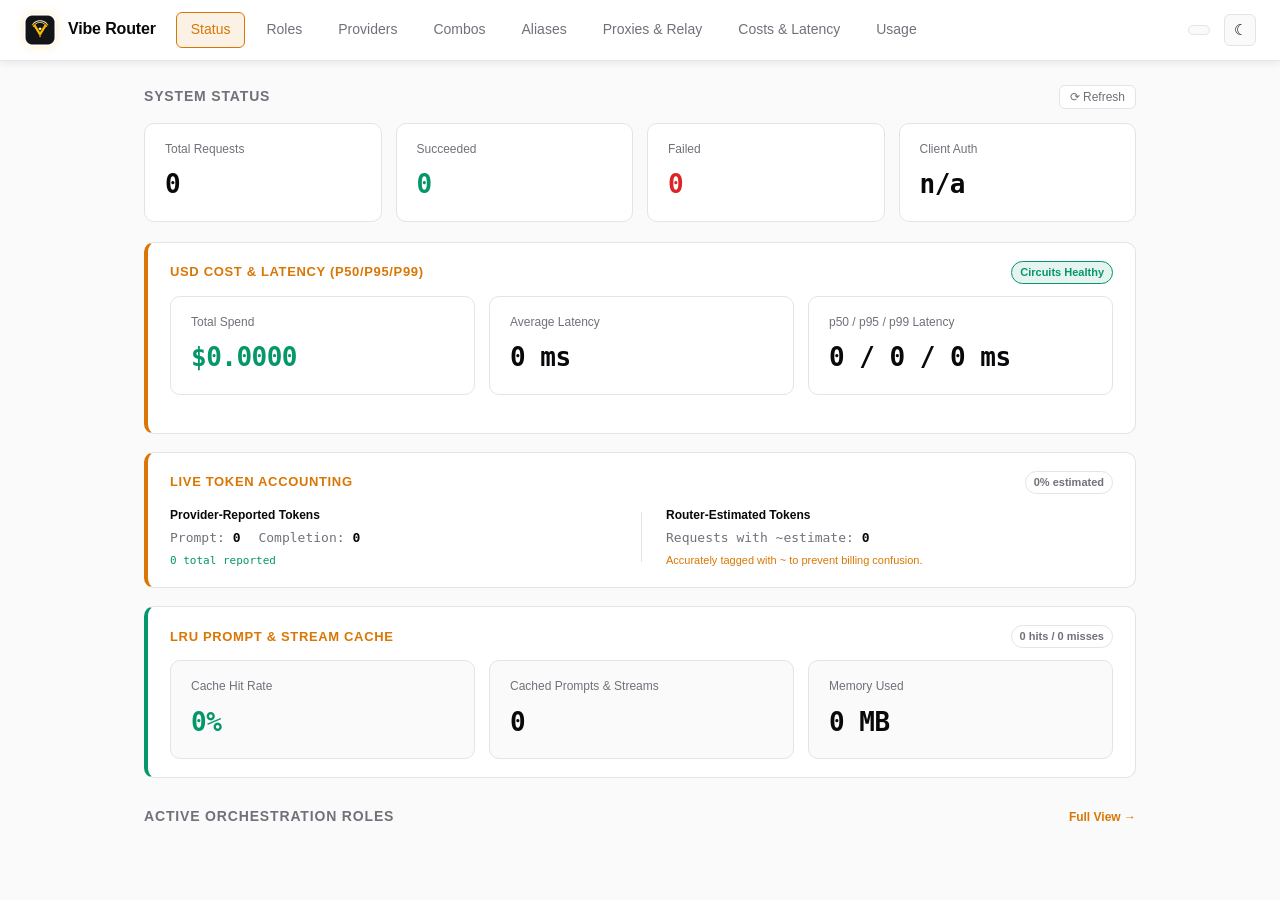
==== crates/vibe-router-ui/assets/index.html @ 24e0ecdf "refactor: rename all 11 workspace crates to vibe-router-*, unify MCP tools, and update telemetry hea" ====
<!DOCTYPE html>
<html lang="en" data-theme="dark">
<head>
  <meta charset="utf-8">
  <meta name="viewport" content="width=device-width, initial-scale=1">
  <title>Vibe Router</title>
  <link rel="icon" type="image/png" href="logo.png">
  <link rel="stylesheet" href="app.css">
</head>
<body>
<header>
  <div class="brand">
    <img src="logo.png" alt="Vibe Router Logo" class="logo">
    <h1>Vibe Router</h1>
  </div>
  <nav>
    <button class="tab active" data-page="status">Status</button>
    <button class="tab" data-page="assignment">Roles</button>
    <button class="tab" data-page="providers">Providers</button>
    <button class="tab" data-page="combos">Combos</button>
    <button class="tab" data-page="aliases">Aliases</button>
    <button class="tab" data-page="proxies">Proxies & Relay</button>
    <button class="tab" data-page="costs">Costs & Latency</button>
    <button class="tab" data-page="usage">Usage</button>
  </nav>
  <div class="header-right">
    <span id="endpoint" class="mono header-endpoint"></span>
    <button id="theme-toggle" class="btn-theme" title="Toggle Light / Dark mode" aria-label="Toggle theme">
      <span class="theme-icon">☼</span>
    </button>
  </div>
</header>

<main>
  <!-- STATUS PAGE -->
  <section id="page-status" class="page">
    <div class="section-head">
      <h2>System Status</h2>
      <button class="btn-refresh" id="btn-refresh-status" title="Refresh metrics">⟳ Refresh</button>
    </div>
    <div class="cards">
      <div class="card">
        <span class="label">Total Requests</span>
        <span id="stat-requests" class="value">0</span>
      </div>
      <div class="card">
        <span class="label">Succeeded</span>
        <span id="stat-ok" class="value ok">0</span>
      </div>
      <div class="card">
        <span class="label">Failed</span>
        <span id="stat-fail" class="value err">0</span>
      </div>
      <div class="card">
        <span class="label">Client Auth</span>
        <span id="stat-auth" class="value">n/a</span>
      </div>
    </div>

    <!-- USD Cost & Latency Card (p50/p95/p99) + Circuit Breakers -->
    <div class="token-counter-card cost-card">
      <div class="token-counter-header">
        <span class="label-accent">USD Cost & Latency (p50/p95/p99)</span>
        <span class="badge ok" id="circuit-summary-badge">Circuits Healthy</span>
      </div>
      <div class="cards">
        <div class="card">
          <span class="label">Total Spend</span>
          <span id="stat-total-spend" class="value ok">$0.0000</span>
        </div>
        <div class="card">
          <span class="label">Average Latency</span>
          <span id="stat-avg-latency" class="value">0 ms</span>
        </div>
        <div class="card">
          <span class="label">p50 / p95 / p99 Latency</span>
          <span id="stat-percentiles" class="value font-sm">0 / 0 / 0 ms</span>
        </div>
      </div>
    </div>

    <!-- Live Token Counter Card separating reported vs estimated -->
    <div class="token-counter-card">
      <div class="token-counter-header">
        <span class="label-accent">Live Token Accounting</span>
        <span class="badge" id="token-ratio-badge">0% estimated</span>
      </div>
      <div class="token-grid">
        <div class="token-col">
          <span class="token-label">Provider-Reported Tokens</span>
          <div class="token-stat">
            <span class="token-sub">Prompt: <b id="stat-tokens-prompt">0</b></span>
            <span class="token-sub">Completion: <b id="stat-tokens-completion">0</b></span>
          </div>
          <span class="token-total" id="stat-tokens-reported-total">0 total reported</span>
        </div>
        <div class="token-divider"></div>
        <div class="token-col estimated-col">
          <span class="token-label">Router-Estimated Tokens</span>
          <div class="token-stat">
            <span class="token-sub">Requests with ~estimate: <b id="stat-estimated-rows">0</b></span>
          </div>
          <span class="token-hint" id="stat-estimated-hint">Accurately tagged with ~ to prevent billing confusion.</span>
        </div>
      </div>
    </div>

    <!-- LRU Prompt Cache metrics -->
    <div class="token-counter-card cache-card">
      <div class="token-counter-header">
        <span class="label-accent">LRU Prompt & Stream Cache</span>
        <span class="badge" id="cache-badge">0 hits / 0 misses</span>
      </div>
      <div class="cards">
        <div class="card">
          <span class="label">Cache Hit Rate</span>
          <span id="stat-cache-rate" class="value ok">0%</span>
        </div>
        <div class="card">
          <span class="label">Cached Prompts & Streams</span>
          <span id="stat-cache-count" class="value">0</span>
        </div>
        <div class="card">
          <span class="label">Memory Used</span>
          <span id="stat-cache-mem" class="value">0 MB</span>
        </div>
      </div>
    </div>

    <!-- Live Roles Assignment Banner Preview -->
    <div class="section-head" style="margin-top: 28px;">
      <h2>Active Orchestration Roles</h2>
      <a href="#assignment" class="tab-link" data-page="assignment">Full View →</a>
    </div>
    <div id="roles-preview-grid" class="roles-grid mini-roles"></div>
  </section>

  <!-- ROLES / ASSIGNMENT PAGE -->
  <section id="page-assignment" class="page" hidden>
    <div class="section-head">
      <h2>Vibe Assembly Role Assignments</h2>
      <div class="head-actions">
        <span id="assignment-refreshed" class="mono muted font-xs"></span>
        <span id="assignment-offline-badge" class="badge">Online Active</span>
      </div>
    </div>
    <p class="section-desc">
      Live allocation served on <code>GET /v1/assignment</code>. Matches orchestration tickets to ready models with health-aware failover.
    </p>

    <div class="roles-grid" id="roles-full-grid"></div>
  </section>

  <!-- PROVIDERS PAGE -->
  <section id="page-providers" class="page" hidden>
    <div class="section-head">
      <h2>Configured Providers</h2>
      <span class="badge" id="providers-count">0 providers</span>
    </div>
    <table>
      <thead>
        <tr>
          <th>Provider ID</th>
          <th>Base URL</th>
          <th>Models</th>
          <th>Origin</th>
          <th class="health">Health & Circuit</th>
        </tr>
      </thead>
      <tbody id="provider-rows"></tbody>
    </table>
    <p id="provider-note" class="muted" hidden>
      No providers configured. Define providers in <code>vibe-router.toml</code> or add them via <code>POST /api/providers</code>.
    </p>
  </section>

  <!-- COMBOS PAGE -->
  <section id="page-combos" class="page" hidden>
    <div class="section-head">
      <h2>Fallback Combos</h2>
      <span class="badge" id="combos-count">0 combos</span>
    </div>
    <div id="combo-list"></div>

    <!-- Quick Combo Editor & Tester -->
    <div class="editor-grid">
      <details id="combo-editor" class="editor-box" open>
        <summary><b>+ Create / Update Combo</b></summary>
        <div class="form-body">
          <label>Combo Name
            <input id="combo-name" placeholder="e.g. fast-coder or VIBE_ROUTER_Sonnet">
          </label>
          <label>Description (optional)
            <input id="combo-desc" placeholder="Primary model then cheap fallback">
          </label>
          <label>Fallback Chain (comma-separated <code>provider/model</code>)
            <input id="combo-models" type="text" list="model-list" placeholder="groq/llama-3.3-70b-versatile, ollama/llama3.2">
          </label>
          <datalist id="model-list"></datalist>
          <button id="combo-save" class="btn-primary">Save Combo</button>
          <span id="combo-message" class="msg-inline"></span>
        </div>
      </details>

      <!-- Interactive Playground Tester -->
      <div class="tester-box">
        <h3>Interactive Model / Combo Tester</h3>
        <label>Target Model, Combo, or Alias
          <input id="test-model" placeholder="gpt-4o, fast-cheap, or groq/llama-3.3-70b-versatile">
        </label>
        <label>Prompt
          <input id="test-prompt" value="Say 'Vibe Router active' in 5 words.">
        </label>
        <div class="tester-actions">
          <button id="btn-run-test" class="btn-primary">Test Request</button>
          <span id="test-status" class="mono muted font-xs"></span>
        </div>
        <div id="test-output-box" class="test-output mono" hidden></div>
      </div>
    </div>
  </section>

  <!-- VIRTUAL ALIASES PAGE -->
  <section id="page-aliases" class="page" hidden>
    <div class="section-head">
      <h2>Virtual Model Aliases</h2>
      <span class="badge" id="aliases-count">0 aliases</span>
    </div>
    <p class="section-desc">
      Transparently map any client model name (e.g. <code>gpt-4o</code>, <code>claude-3-7-sonnet</code>) to underlying combos, fallback chains, or specific models before dispatch.
    </p>
    <table>
      <thead>
        <tr>
          <th>Virtual Alias</th>
          <th>Target Destination</th>
          <th class="right">Action</th>
        </tr>
      </thead>
      <tbody id="alias-rows"></tbody>
    </table>
    <p id="alias-note" class="muted" hidden>No virtual aliases configured yet.</p>

    <div class="editor-box" style="margin-top: 24px;">
      <h3>+ Register / Update Virtual Alias</h3>
      <div class="form-body">
        <label>Alias Name
          <input id="alias-name" placeholder="e.g. gpt-4o or claude-3-7-sonnet">
        </label>
        <label>Target Destination (Combo or Provider/Model)
          <input id="alias-target" placeholder="e.g. fast-chain or groq/llama-3.3-70b-versatile">
        </label>
        <button id="alias-save" class="btn-primary">Save Alias</button>
        <span id="alias-message" class="msg-inline"></span>
      </div>
    </div>
  </section>

  <!-- PROXIES & CF WORKER RELAY PAGE -->
  <section id="page-proxies" class="page" hidden>
    <div class="section-head">
      <h2>Smart Proxies & Cloudflare Worker Relay</h2>
      <span class="badge" id="proxies-count">0 proxies</span>
    </div>
    <p class="section-desc">
      Solves upstream mass-banning via deterministic sticky IP affinity: <code>proxy_index = fnv1a(api_key) % matching_pool.len()</code>. Each key consistently routes through the same proxy instance.
    </p>

    <!-- Cloudflare Worker Relay Script Quick Deployment -->
    <div class="token-counter-card" style="margin-bottom: 24px;">
      <div class="token-counter-header">
        <span class="label-accent">Cloudflare Worker Reverse-Proxy Relay</span>
        <button id="btn-copy-worker-script" class="btn-primary font-xs">📋 Copy Cloudflare Worker Script</button>
      </div>
      <p class="font-xs muted" style="margin-top: 8px;">
        Zero-dependency, edge-deployed relay that forwards streaming SSE and custom upstream targets cleanly without leaking server IPs.
      </p>
    </div>

    <table>
      <thead>
        <tr>
          <th>Proxy ID</th>
          <th>Tier Tag</th>
          <th>URL</th>
          <th>Status</th>
          <th class="right">Action</th>
        </tr>
      </thead>
      <tbody id="proxy-rows"></tbody>
    </table>
    <p id="proxy-note" class="muted" hidden>No tagged proxies registered yet.</p>

    <div class="editor-box" style="margin-top: 24px;">
      <h3>+ Register Tagged Proxy</h3>
      <div class="form-body">
        <label>Proxy URL
          <input id="proxy-url" placeholder="https://your-worker.subdomain.workers.dev">
        </label>
        <label>Tier Tag
          <select id="proxy-tag">
            <option value="cf-worker">cf-worker (Cloudflare Worker Edge)</option>
            <option value="datacenter">datacenter (Dedicated DC Proxy)</option>
            <option value="residential">residential (High-trust Residential IP)</option>
            <option value="direct">direct (Direct Egress)</option>
          </select>
        </label>
        <label>Custom ID (optional)
          <input id="proxy-id" placeholder="e.g. cf-edge-01">
        </label>
        <button id="proxy-save" class="btn-primary">Add Proxy</button>
        <span id="proxy-message" class="msg-inline"></span>
      </div>
    </div>
  </section>

  <!-- COSTS & LATENCY PAGE -->
  <section id="page-costs" class="page" hidden>
    <div class="section-head">
      <h2>USD Cost & Latency Metrics</h2>
      <button class="btn-refresh" id="btn-refresh-costs" title="Refresh metrics">⟳ Refresh</button>
    </div>
    <div class="cards" style="margin-bottom: 24px;">
      <div class="card">
        <span class="label">Total Spend (USD)</span>
        <span id="costs-total-spend" class="value ok">$0.0000</span>
      </div>
      <div class="card">
        <span class="label">Average Latency</span>
        <span id="costs-avg-lat" class="value">0 ms</span>
      </div>
      <div class="card">
        <span class="label">p50 Latency</span>
        <span id="costs-p50" class="value">0 ms</span>
      </div>
      <div class="card">
        <span class="label">p95 / p99 Latency</span>
        <span id="costs-p95-p99" class="value font-sm">0 / 0 ms</span>
      </div>
    </div>

    <h3>Spend by Provider</h3>
    <table style="margin-bottom: 28px;">
      <thead>
        <tr>
          <th>Provider</th>
          <th>Requests</th>
          <th>Prompt Tokens</th>
          <th>Completion Tokens</th>
          <th class="right">Cost (USD)</th>
        </tr>
      </thead>
      <tbody id="costs-provider-rows"></tbody>
    </table>

    <h3>Spend by Model</h3>
    <table>
      <thead>
        <tr>
          <th>Model</th>
          <th>Requests</th>
          <th>Prompt Tokens</th>
          <th>Completion Tokens</th>
          <th class="right">Cost (USD)</th>
        </tr>
      </thead>
      <tbody id="costs-model-rows"></tbody>
    </table>
  </section>

  <!-- USAGE PAGE -->
  <section id="page-usage" class="page" hidden>
    <div class="section-head">
      <h2>Recent Request Log</h2>
      <span class="badge font-xs">Newest 50 requests</span>
    </div>
    <table>
      <thead>
        <tr>
          <th>Time</th>
          <th>Requested Model</th>
          <th>Served By</th>
          <th>Status</th>
          <th class="right">Tokens (Prompt / Comp)</th>
          <th class="right">Latency</th>
        </tr>
      </thead>
      <tbody id="usage-rows"></tbody>
    </table>
    <p id="usage-note" class="muted" hidden>No requests recorded yet.</p>
  </section>
</main>

<script src="app.js"></script>
</body>
</html>
---- crates/vibe-router-ui/assets/app.css ----
/* Vibe Router dashboard — dark matte & yellow industrial identity.
   Pure CSS, zero dependencies. */

:root {
  --bg: #0C0D0E;
  --panel: #151719;
  --panel-hover: #1C1E22;
  --border: #27272A;
  --border-focus: #F5B800;
  --text: #F4F4F5;
  --text-muted: #A1A1AA;
  --accent: #F5B800;
  --accent-hover: #FFC72C;
  --accent-subtle: rgba(245, 184, 0, 0.12);
  --accent-text: #0C0D0E;
  --ok: #10B981;
  --ok-subtle: rgba(16, 185, 129, 0.12);
  --warn: #F59E0B;
  --warn-subtle: rgba(245, 158, 11, 0.12);
  --err: #EF4444;
  --err-subtle: rgba(239, 68, 68, 0.12);
  --mono: ui-monospace, "Cascadia Code", "SFMono-Regular", Consolas, monospace;
  --shadow: 0 4px 12px rgba(0, 0, 0, 0.35);
}

[data-theme="light"] {
  --bg: #FAFAFA;
  --panel: #FFFFFF;
  --panel-hover: #F4F4F5;
  --border: #E4E4E7;
  --border-focus: #D97706;
  --text: #09090B;
  --text-muted: #71717A;
  --accent: #D97706;
  --accent-hover: #B45309;
  --accent-subtle: rgba(217, 119, 6, 0.10);
  --accent-text: #FFFFFF;
  --ok: #059669;
  --ok-subtle: rgba(5, 150, 105, 0.10);
  --warn: #D97706;
  --warn-subtle: rgba(217, 119, 6, 0.10);
  --err: #DC2626;
  --err-subtle: rgba(220, 38, 38, 0.10);
  --shadow: 0 2px 8px rgba(0, 0, 0, 0.08);
}

* { box-sizing: border-box; }

body {
  margin: 0;
  font: 14px/1.55 -apple-system, BlinkMacSystemFont, "Segoe UI", Roboto, sans-serif;
  background: var(--bg);
  color: var(--text);
  min-height: 100vh;
}

header {
  display: flex;
  align-items: center;
  gap: 20px;
  padding: 12px 24px;
  background: var(--panel);
  border-bottom: 1px solid var(--border);
  position: sticky;
  top: 0;
  z-index: 50;
  box-shadow: var(--shadow);
}

.brand {
  display: flex;
  align-items: center;
  gap: 12px;
}

.logo {
  width: 32px;
  height: 32px;
  border-radius: 8px;
  object-fit: contain;
  box-shadow: 0 0 10px rgba(245, 184, 0, 0.25);
}

header h1 {
  font-size: 16px;
  font-weight: 700;
  letter-spacing: -0.01em;
  margin: 0;
  color: var(--text);
}

nav {
  display: flex;
  gap: 6px;
}

.tab {
  background: none;
  border: 1px solid transparent;
  border-radius: 6px;
  color: var(--text-muted);
  padding: 6px 14px;
  font: inherit;
  font-weight: 500;
  cursor: pointer;
  transition: all 0.15s ease;
}

.tab:hover {
  color: var(--text);
  border-color: var(--border);
  background: var(--panel-hover);
}

.tab.active {
  color: var(--accent);
  background: var(--accent-subtle);
  border-color: var(--accent);
}

.header-right {
  margin-left: auto;
  display: flex;
  align-items: center;
  gap: 14px;
}

.header-endpoint {
  color: var(--text-muted);
  font-size: 12px;
  background: var(--bg);
  padding: 4px 10px;
  border-radius: 6px;
  border: 1px solid var(--border);
}

.btn-theme {
  background: var(--bg);
  border: 1px solid var(--border);
  color: var(--text);
  width: 32px;
  height: 32px;
  border-radius: 6px;
  display: flex;
  align-items: center;
  justify-content: center;
  cursor: pointer;
  transition: all 0.15s ease;
  font-size: 15px;
}

.btn-theme:hover {
  border-color: var(--accent);
  color: var(--accent);
}

main {
  padding: 24px;
  max-width: 1040px;
  margin: 0 auto;
}

.section-head {
  display: flex;
  align-items: center;
  justify-content: space-between;
  margin-bottom: 14px;
}

h2 {
  font-size: 14px;
  font-weight: 700;
  text-transform: uppercase;
  letter-spacing: 0.06em;
  color: var(--text-muted);
  margin: 0;
}

h3 {
  font-size: 14px;
  font-weight: 600;
  margin: 0 0 10px;
  color: var(--text);
}

.section-desc {
  color: var(--text-muted);
  margin: -4px 0 16px;
  font-size: 13px;
}

.btn-refresh {
  background: var(--panel);
  border: 1px solid var(--border);
  color: var(--text-muted);
  padding: 4px 10px;
  border-radius: 6px;
  font-size: 12px;
  cursor: pointer;
  transition: all 0.15s ease;
}
.btn-refresh:hover {
  color: var(--text);
  border-color: var(--accent);
}

.tab-link {
  color: var(--accent);
  text-decoration: none;
  font-size: 12px;
  font-weight: 600;
}
.tab-link:hover { text-decoration: underline; }

/* Stat Cards */
.cards {
  display: grid;
  grid-template-columns: repeat(auto-fit, minmax(180px, 1fr));
  gap: 14px;
  margin-bottom: 20px;
}

.card {
  background: var(--panel);
  border: 1px solid var(--border);
  border-radius: 10px;
  padding: 16px 20px;
  display: flex;
  flex-direction: column;
  gap: 6px;
  transition: border-color 0.15s ease;
}

.card:hover {
  border-color: rgba(245, 184, 0, 0.35);
}

.card .label {
  color: var(--text-muted);
  font-size: 12px;
  font-weight: 500;
}

.card .value {
  font-size: 26px;
  font-weight: 700;
  font-family: var(--mono);
  letter-spacing: -0.02em;
}

.value.ok { color: var(--ok); }
.value.err { color: var(--err); }

/* Token Counter Special Card */
.token-counter-card {
  background: var(--panel);
  border: 1px solid var(--border);
  border-left: 4px solid var(--accent);
  border-radius: 10px;
  padding: 18px 22px;
  margin-top: 18px;
}

.cache-card {
  border-left-color: var(--ok);
}

.cache-card .cards {
  margin-bottom: 0;
}

.cache-card .card {
  background: var(--bg);
}

.token-counter-header {
  display: flex;
  align-items: center;
  justify-content: space-between;
  margin-bottom: 12px;
}

.label-accent {
  font-size: 13px;
  font-weight: 700;
  text-transform: uppercase;
  letter-spacing: 0.05em;
  color: var(--accent);
}

.token-grid {
  display: grid;
  grid-template-columns: 1fr auto 1fr;
  gap: 24px;
  align-items: center;
}

.token-divider {
  width: 1px;
  height: 50px;
  background: var(--border);
}

.token-col {
  display: flex;
  flex-direction: column;
  gap: 4px;
}

.token-label {
  font-size: 12px;
  font-weight: 600;
  color: var(--text);
}

.token-stat {
  display: flex;
  gap: 18px;
  font-size: 13px;
  font-family: var(--mono);
  color: var(--text-muted);
}

.token-stat b {
  color: var(--text);
}

.token-total {
  font-size: 11px;
  color: var(--ok);
  font-family: var(--mono);
}

.token-hint {
  font-size: 11px;
  color: var(--warn);
}

/* Roles Allocation Cards */
.roles-grid {
  display: grid;
  grid-template-columns: repeat(auto-fit, minmax(220px, 1fr));
  gap: 14px;
}

.roles-grid.mini-roles .role-card {
  padding: 12px 16px;
}

.role-card {
  background: var(--panel);
  border: 1px solid var(--border);
  border-radius: 10px;
  padding: 18px;
  display: flex;
  flex-direction: column;
  gap: 8px;
  position: relative;
  transition: transform 0.15s ease, border-color 0.15s ease;
}

.role-card:hover {
  transform: translateY(-2px);
  border-color: var(--border-focus);
}

.role-card.role-boss { border-top: 3px solid #818CF8; }
.role-card.role-code { border-top: 3px solid #34D399; }
.role-card.role-debug { border-top: 3px solid #F472B6; }
.role-card.role-chat { border-top: 3px solid var(--accent); }

.role-header {
  display: flex;
  align-items: center;
  justify-content: space-between;
}

.role-title {
  font-size: 14px;
  font-weight: 700;
  text-transform: uppercase;
  letter-spacing: 0.05em;
}

.role-model {
  font-family: var(--mono);
  font-size: 13px;
  font-weight: 600;
  color: var(--text);
  word-break: break-all;
}

.role-meta {
  display: flex;
  flex-wrap: wrap;
  gap: 6px;
  font-size: 11px;
  margin-top: 4px;
}

.role-class-badge {
  background: var(--panel-hover);
  border: 1px solid var(--border);
  padding: 2px 7px;
  border-radius: 4px;
  font-family: var(--mono);
  color: var(--text-muted);
}

/* Badges & Tags */
.badge {
  display: inline-flex;
  align-items: center;
  padding: 2px 8px;
  border-radius: 12px;
  font-size: 11px;
  font-weight: 600;
  border: 1px solid var(--border);
  color: var(--text-muted);
  background: var(--panel);
}

.badge.ok, .badge.ready {
  color: var(--ok);
  background: var(--ok-subtle);
  border-color: var(--ok);
}

.badge.cooling {
  color: var(--warn);
  background: var(--warn-subtle);
  border-color: var(--warn);
}

.badge.rate_limited, .badge.err {
  color: var(--err);
  background: var(--err-subtle);
  border-color: var(--err);
}

/* VIBE_ROUTER_ combo badge distinct yellow highlight */
.badge-vibe-router-combo, .badge-vr-combo {
  background: rgba(245, 184, 0, 0.15) !important;
  color: var(--accent) !important;
  border-color: var(--accent) !important;
  font-weight: 700 !important;
}

/* Tables */
table {
  border-collapse: collapse;
  width: 100%;
  margin-top: 10px;
  background: var(--panel);
  border: 1px solid var(--border);
  border-radius: 8px;
  overflow: hidden;
}

th, td {
  text-align: left;
  padding: 10px 14px;
  border-bottom: 1px solid var(--border);
}

th {
  background: var(--panel-hover);
  color: var(--text-muted);
  font-weight: 600;
  font-size: 11px;
  text-transform: uppercase;
  letter-spacing: 0.05em;
}

tr:last-child td { border-bottom: none; }
tr:hover td { background: var(--panel-hover); }

td.mono { font-family: var(--mono); font-size: 12px; }
td.right { text-align: right; }

/* Combos */
.combo {
  background: var(--panel);
  border: 1px solid var(--border);
  border-radius: 8px;
  padding: 14px 18px;
  margin-bottom: 12px;
  display: flex;
  align-items: center;
  gap: 14px;
  transition: all 0.15s ease;
}

.combo:hover { border-color: var(--border-focus); }

.combo.is-vibe-router-combo, .combo.is-vr-combo {
  border-left: 4px solid var(--accent);
}

.combo .name {
  font-family: var(--mono);
  font-weight: 700;
  color: var(--text);
  min-width: 120px;
}

.combo .chain {
  color: var(--text-muted);
  font-family: var(--mono);
  font-size: 12px;
  flex: 1;
}

.combo .actions {
  display: flex;
  gap: 8px;
}

.combo button {
  background: none;
  border: 1px solid var(--border);
  color: var(--text-muted);
  border-radius: 6px;
  padding: 4px 12px;
  cursor: pointer;
  font-size: 12px;
}

.combo button:hover {
  color: var(--err);
  border-color: var(--err);
}

/* Editor & Tester Split */
.editor-grid {
  display: grid;
  grid-template-columns: 1fr 1fr;
  gap: 18px;
  margin-top: 20px;
}

@media (max-width: 800px) {
  .editor-grid { grid-template-columns: 1fr; }
  .token-grid { grid-template-columns: 1fr; gap: 12px; }
  .token-divider { display: none; }
}

.editor-box, .tester-box {
  background: var(--panel);
  border: 1px solid var(--border);
  border-radius: 10px;
  padding: 16px 20px;
}

.editor-box summary {
  cursor: pointer;
  color: var(--accent);
  font-size: 13px;
  user-select: none;
}

.form-body {
  margin-top: 14px;
}

label {
  display: block;
  margin: 10px 0;
  font-size: 12px;
  color: var(--text-muted);
}

input {
  display: block;
  width: 100%;
  margin-top: 5px;
  padding: 8px 12px;
  background: var(--bg);
  border: 1px solid var(--border);
  border-radius: 6px;
  color: var(--text);
  font: inherit;
  font-size: 13px;
  transition: border-color 0.15s ease;
}

input:focus {
  outline: none;
  border-color: var(--accent);
}

.btn-primary {
  margin-top: 12px;
  background: var(--accent);
  color: var(--accent-text);
  border: none;
  border-radius: 6px;
  padding: 8px 16px;
  font-weight: 700;
  font-size: 13px;
  cursor: pointer;
  transition: all 0.15s ease;
}

.btn-primary:hover {
  background: var(--accent-hover);
  box-shadow: 0 0 12px rgba(245, 184, 0, 0.4);
}

.msg-inline {
  margin-left: 12px;
  font-size: 12px;
  color: var(--text-muted);
}

.tester-actions {
  display: flex;
  align-items: center;
  gap: 14px;
  margin-top: 14px;
}

.test-output {
  margin-top: 14px;
  background: var(--bg);
  border: 1px solid var(--border);
  border-radius: 6px;
  padding: 12px;
  font-size: 12px;
  white-space: pre-wrap;
  word-break: break-all;
  max-height: 240px;
  overflow-y: auto;
}

.mono { font-family: var(--mono); }
.muted { color: var(--text-muted); }
.font-xs { font-size: 11px; }
.font-sm { font-size: 14px; }
.font-bold { font-weight: 700; }
.estimated { color: var(--warn); font-weight: 700; }

.danger {
  color: var(--err) !important;
  border-color: var(--err-subtle) !important;
}
.danger:hover {
  background: var(--err-subtle) !important;
}

select {
  display: block;
  width: 100%;
  margin-top: 5px;
  padding: 8px 12px;
  background: var(--bg);
  border: 1px solid var(--border);
  border-radius: 6px;
  color: var(--text);
  font: inherit;
  font-size: 13px;
}
select:focus {
  outline: none;
  border-color: var(--accent);
}
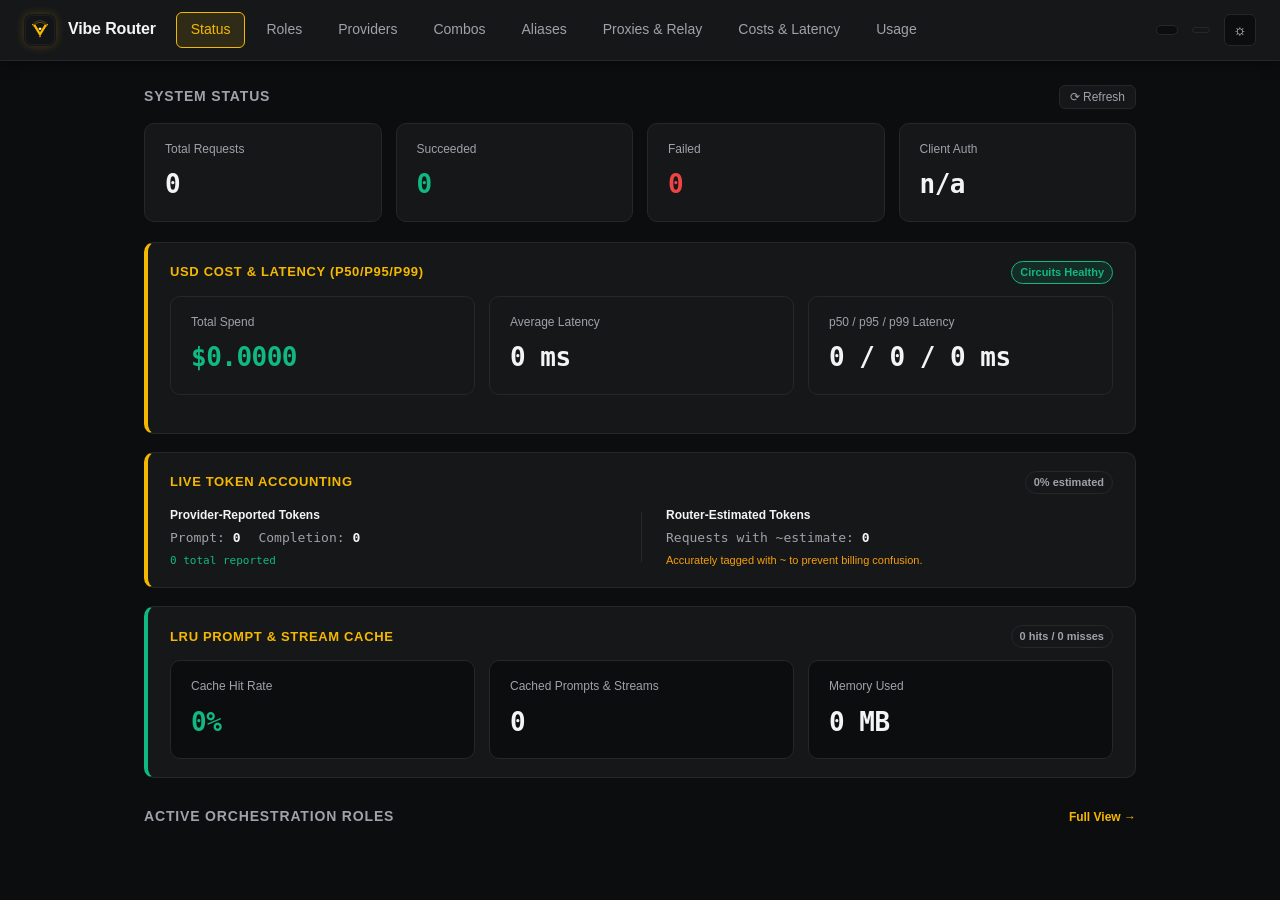
==== commit ad5535a5: "fix: harden security boundary, unify storage, and complete Anthropic tool use Production hardening a" ====
--- a/crates/vibe-router-ui/assets/index.html
+++ b/crates/vibe-router-ui/assets/index.html
@@ -25,6 +25,11 @@
   </nav>
   <div class="header-right">
     <span id="endpoint" class="mono header-endpoint"></span>
+    <span id="api-key-bar" class="api-key-bar" hidden>
+      <input id="api-key-input" type="password" placeholder="Admin API key" autocomplete="off" aria-label="Admin API key">
+      <button id="api-key-save" class="btn-primary font-xs">Unlock</button>
+    </span>
+    <span id="api-key-status" class="badge" hidden></span>
     <button id="theme-toggle" class="btn-theme" title="Toggle Light / Dark mode" aria-label="Toggle theme">
       <span class="theme-icon">☼</span>
     </button>
